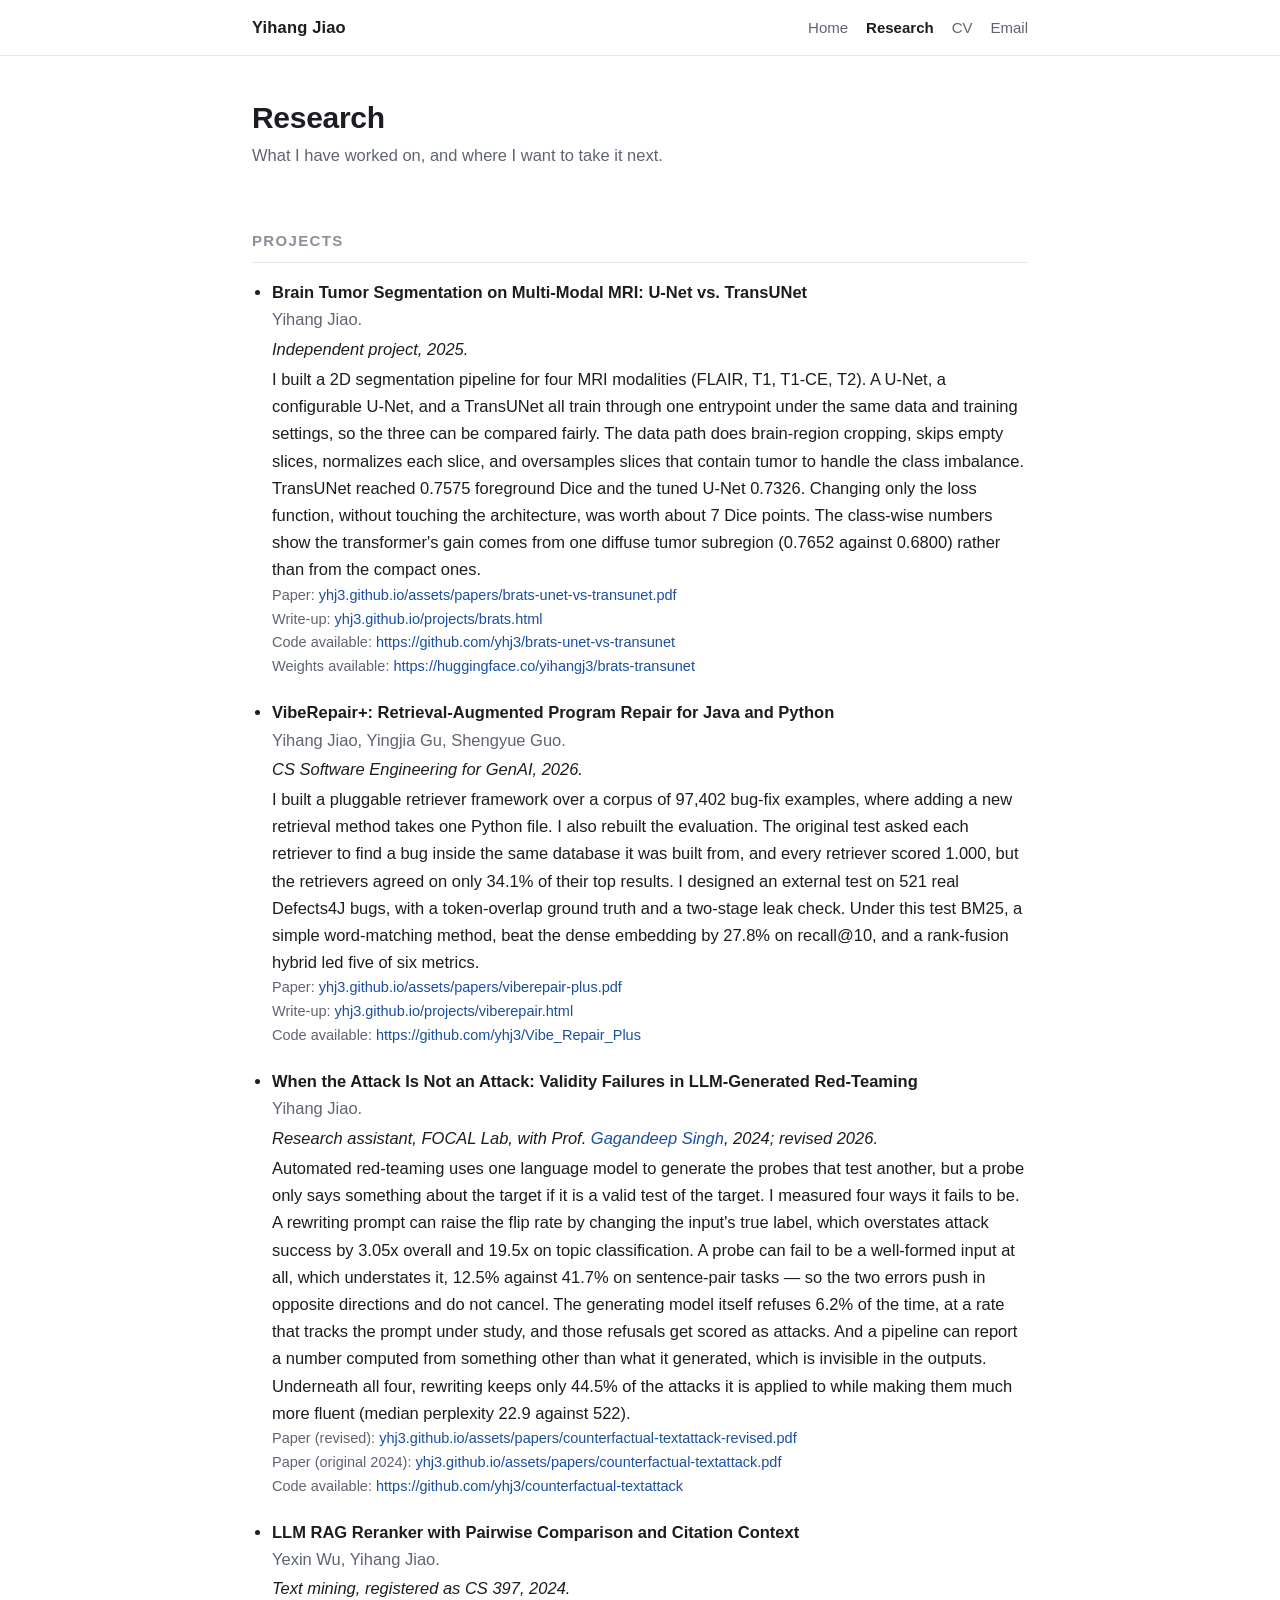
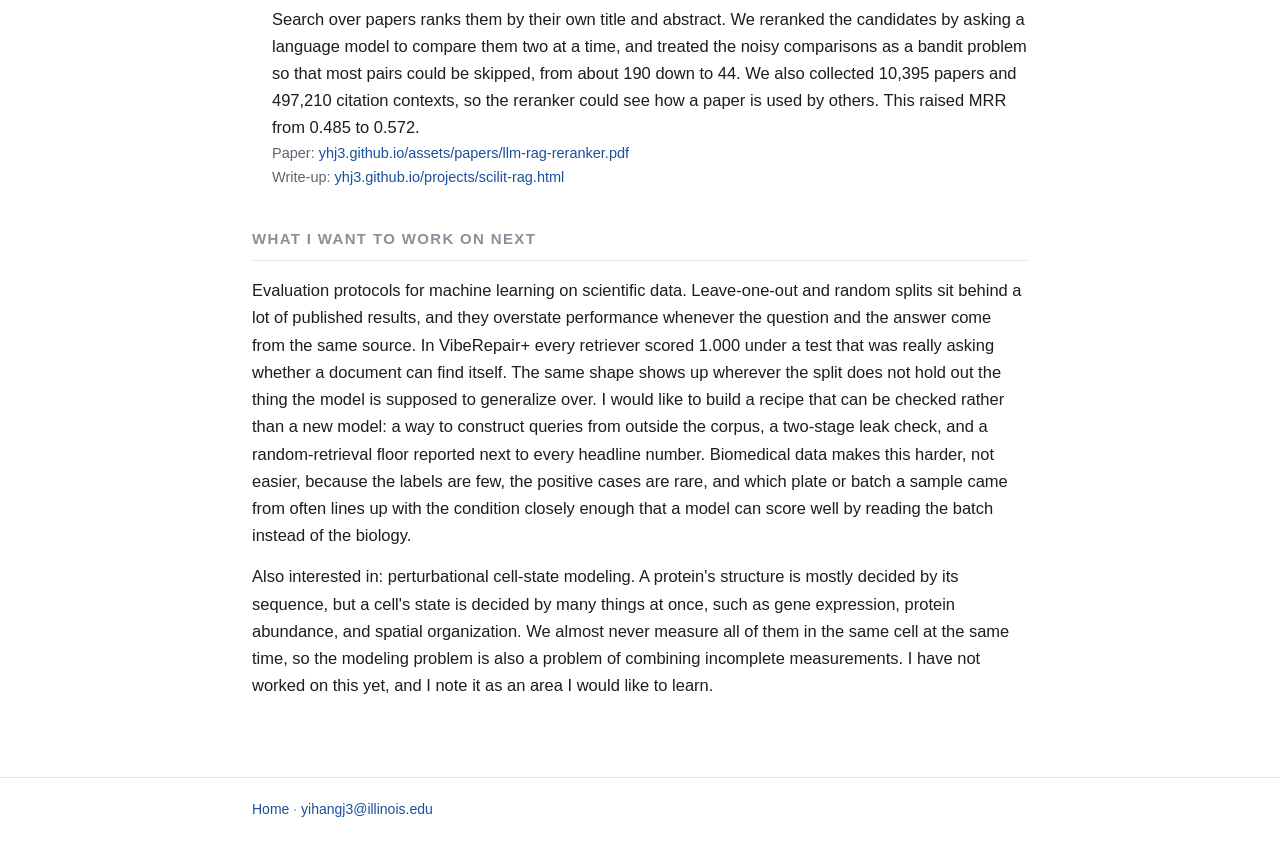
==== research.html @ 78457d67 "List the text mining project by its course registration only" ====
<!DOCTYPE html>
<html lang="en">
<head>
<meta charset="utf-8">
<meta name="viewport" content="width=device-width, initial-scale=1">
<title>Research — Yihang Jiao</title>
<meta name="description" content="Projects, research experience, and directions: machine learning for biomedical data, robustness of language models, LLM agents, and how these systems are evaluated.">
<link rel="stylesheet" href="assets/style.css?v=14">
</head>
<body>

<nav class="top"><div class="wrap">
  <a class="brand" href="index.html">Yihang Jiao</a>
  <div class="links">
    <a href="index.html">Home</a>
    <a class="here" href="research.html">Research</a>
    <a href="assets/Yihang_Jiao_CV.pdf">CV</a>
    <a href="mailto:yihangj3@illinois.edu">Email</a>
  </div>
</div></nav>

<div class="wrap">
<header class="hero">
  <h1>Research</h1>
  <p class="tagline">What I have worked on, and where I want to take it next.</p>
</header>

<main>

<section id="projects">
  <h2>Projects</h2>
  <ul class="work">

    <li>
      <span class="title">Brain Tumor Segmentation on Multi-Modal MRI: U-Net vs. TransUNet</span><br>
      <span class="who">Yihang Jiao.</span>
      <span class="note"><em>Independent project, 2025.</em></span>
      I built a 2D segmentation pipeline for four MRI modalities (FLAIR, T1, T1-CE, T2). A U-Net, a
      configurable U-Net, and a TransUNet all train through one entrypoint under the same data and
      training settings, so the three can be compared fairly. The data path does brain-region
      cropping, skips empty slices, normalizes each slice, and oversamples slices that contain tumor
      to handle the class imbalance. TransUNet reached 0.7575 foreground Dice and the tuned U-Net
      0.7326. Changing only the loss function, without touching the architecture, was worth about 7
      Dice points. The class-wise numbers show the transformer's gain comes from one diffuse tumor
      subregion (0.7652 against 0.6800) rather than from the compact ones.
      <div class="brackets">
        Paper: <a href="assets/papers/brats-unet-vs-transunet.pdf">yhj3.github.io/assets/papers/brats-unet-vs-transunet.pdf</a><br>
        Write-up: <a href="projects/brats.html">yhj3.github.io/projects/brats.html</a><br>
        Code available: <a href="https://github.com/yhj3/brats-unet-vs-transunet">https://github.com/yhj3/brats-unet-vs-transunet</a><br>
        Weights available: <a href="https://huggingface.co/yihangj3/brats-transunet">https://huggingface.co/yihangj3/brats-transunet</a>
      </div>
    </li>

    <li>
      <span class="title">VibeRepair+: Retrieval-Augmented Program Repair for Java and Python</span><br>
      <span class="who">Yihang Jiao, Yingjia Gu, Shengyue Guo.</span>
      <span class="note"><em>CS Software Engineering for GenAI, 2026.</em></span>
      I built a pluggable retriever framework over a corpus of 97,402 bug-fix examples, where adding a
      new retrieval method takes one Python file. I also rebuilt the evaluation. The original test
      asked each retriever to find a bug inside the same database it was built from, and every
      retriever scored 1.000, but the retrievers agreed on only 34.1% of their top results. I designed
      an external test on 521 real Defects4J bugs, with a token-overlap ground truth and a two-stage
      leak check. Under this test BM25, a simple word-matching method, beat the dense embedding by
      27.8% on recall@10, and a rank-fusion hybrid led five of six metrics.
      <div class="brackets">
        Paper: <a href="assets/papers/viberepair-plus.pdf">yhj3.github.io/assets/papers/viberepair-plus.pdf</a><br>
        Write-up: <a href="projects/viberepair.html">yhj3.github.io/projects/viberepair.html</a><br>
        Code available: <a href="https://github.com/yhj3/Vibe_Repair_Plus">https://github.com/yhj3/Vibe_Repair_Plus</a>
      </div>
    </li>

    <li>
      <span class="title">When the Attack Is Not an Attack: Validity Failures in LLM-Generated Red-Teaming</span><br>
      <span class="who">Yihang Jiao.</span>
      <span class="note"><em>Research assistant, FOCAL Lab, with Prof.
      <a href="https://ggndpsngh.github.io/">Gagandeep Singh</a>, 2024; revised 2026.</em></span>
      Automated red-teaming uses one language model to generate the probes that test another, but a
      probe only says something about the target if it is a valid test of the target. I measured four
      ways it fails to be. A rewriting prompt can raise the flip rate by changing the input's true
      label, which overstates attack success by 3.05x overall and 19.5x on topic classification. A
      probe can fail to be a well-formed input at all, which understates it, 12.5% against 41.7% on
      sentence-pair tasks — so the two errors push in opposite directions and do not cancel. The
      generating model itself refuses 6.2% of the time, at a rate that tracks the prompt under study,
      and those refusals get scored as attacks. And a pipeline can report a number computed from
      something other than what it generated, which is invisible in the outputs. Underneath all four,
      rewriting keeps only 44.5% of the attacks it is applied to while making them much more fluent
      (median perplexity 22.9 against 522).
      <div class="brackets">
        Paper (revised): <a href="assets/papers/counterfactual-textattack-revised.pdf">yhj3.github.io/assets/papers/counterfactual-textattack-revised.pdf</a><br>
        Paper (original 2024): <a href="assets/papers/counterfactual-textattack.pdf">yhj3.github.io/assets/papers/counterfactual-textattack.pdf</a><br>
        Code available: <a href="https://github.com/yhj3/counterfactual-textattack">https://github.com/yhj3/counterfactual-textattack</a>
      </div>
    </li>

    <li>
      <span class="title">LLM RAG Reranker with Pairwise Comparison and Citation Context</span><br>
      <span class="who">Yexin Wu, Yihang Jiao.</span>
      <span class="note"><em>Text mining, registered as CS 397, 2024.</em></span>
      Search over papers ranks them by their own title and abstract. We reranked the candidates by
      asking a language model to compare them two at a time, and treated the noisy comparisons as a
      bandit problem so that most pairs could be skipped, from about 190 down to 44. We also collected
      10,395 papers and 497,210 citation contexts, so the reranker could see how a paper is used by
      others. This raised MRR from 0.485 to 0.572.
      <div class="brackets">
        Paper: <a href="assets/papers/llm-rag-reranker.pdf">yhj3.github.io/assets/papers/llm-rag-reranker.pdf</a><br>
        Write-up: <a href="projects/scilit-rag.html">yhj3.github.io/projects/scilit-rag.html</a>
      </div>
    </li>

  </ul>
</section>

<section id="next">
  <h2>What I want to work on next</h2>
  <p>
    <span class="title">Evaluation protocols for machine learning on scientific data.</span>
    Leave-one-out and random splits sit behind a lot of published results, and they overstate
    performance whenever the question and the answer come from the same source. In VibeRepair+ every
    retriever scored 1.000 under a test that was really asking whether a document can find itself.
    The same shape shows up wherever the split does not hold out the thing the model is supposed to
    generalize over. I would like to build a recipe that can be checked rather than a new model: a
    way to construct queries from outside the corpus, a two-stage leak check, and a random-retrieval
    floor reported next to every headline number. Biomedical data makes this harder, not easier,
    because the labels are few, the positive cases are rare, and which plate or batch a sample came
    from often lines up with the condition closely enough that a model can score well by reading the
    batch instead of the biology.
  </p>
  <p>
    <span class="title">Also interested in: perturbational cell-state modeling.</span>
    A protein's structure is mostly decided by its sequence, but a cell's state is decided by many
    things at once, such as gene expression, protein abundance, and spatial organization. We almost
    never measure all of them in the same cell at the same time, so the modeling problem is also a
    problem of combining incomplete measurements. I have not worked on this yet, and I note it as an
    area I would like to learn.
  </p>
</section>

</main>
</div>

<footer><div class="wrap">
  <a href="index.html">Home</a> · <a href="mailto:yihangj3@illinois.edu">yihangj3@illinois.edu</a>
</div></footer>

</body>
</html>
---- assets/style.css ----
/* ---- tokens ---- */
:root {
  --bg: #ffffff;
  --fg: #1b1d21;
  --muted: #5f6570;
  --faint: #8a9099;
  --rule: #e6e8eb;
  --link: #1a4fa0;
  --link-hover: #0f2f66;
  --accent-bg: #f5f7fa;
  --code-bg: #f2f4f7;
  --maxw: 820px;
}
@media (prefers-color-scheme: dark) {
  :root {
    --bg: #14161a;
    --fg: #e6e8ec;
    --muted: #a6adb8;
    --faint: #7d848f;
    --rule: #2a2e35;
    --link: #7fb2ff;
    --link-hover: #a8ccff;
    --accent-bg: #1b1e24;
    --code-bg: #1f232a;
  }
}

* { box-sizing: border-box; }
html { -webkit-text-size-adjust: 100%; }
body {
  margin: 0;
  background: var(--bg);
  color: var(--fg);
  font-family: -apple-system, BlinkMacSystemFont, "Segoe UI", "Helvetica Neue", Arial, "PingFang SC", "Microsoft YaHei", sans-serif;
  font-size: 16.5px;
  line-height: 1.65;
  -webkit-font-smoothing: antialiased;
}

a { color: var(--link); text-decoration: none; }
a:hover { color: var(--link-hover); text-decoration: underline; }

/* ---- layout ---- */
.wrap { max-width: var(--maxw); margin: 0 auto; padding: 0 22px; }

nav.top {
  border-bottom: 1px solid var(--rule);
  background: var(--bg);
  position: sticky; top: 0; z-index: 10;
}
nav.top .wrap {
  display: flex; align-items: baseline; justify-content: space-between;
  gap: 16px; padding-top: 14px; padding-bottom: 14px; flex-wrap: wrap;
}
nav.top .brand { font-weight: 650; letter-spacing: .01em; color: var(--fg); }
nav.top .brand:hover { text-decoration: none; color: var(--link); }
nav.top .links { display: flex; gap: 18px; flex-wrap: wrap; }
nav.top .links a { color: var(--muted); font-size: 15px; }
nav.top .links a.here { color: var(--fg); font-weight: 600; }

header.hero { padding: 44px 0 8px; }
header.hero h1 { font-size: 30px; line-height: 1.2; margin: 0 0 6px; letter-spacing: -.01em; }
header.hero .tagline { color: var(--muted); margin: 0 0 14px; }

/* home: centered name, then text + portrait column */
header.home { padding: 40px 0 4px; }
header.home h1.name {
  font-size: 38px; font-weight: 400; letter-spacing: .06em;
  text-align: center; margin: 0 0 34px; text-transform: uppercase;
}
header.home .row { display: flex; gap: 34px; align-items: flex-start; }
header.home .txt { flex: 1 1 auto; min-width: 0; }
header.home .side { flex: 0 0 172px; text-align: center; }
header.home .side .links { margin-top: 12px; font-size: 14.5px; line-height: 1.9; color: var(--muted); }
.portrait {
  width: 172px; height: auto; border-radius: 4px;
  display: block; background: var(--accent-bg); border: 1px solid var(--rule);
}

main { padding-bottom: 64px; }
section { margin-top: 38px; }
h2 {
  font-size: 15px; text-transform: uppercase; letter-spacing: .09em;
  color: var(--faint); font-weight: 650; margin: 0 0 16px;
  padding-bottom: 8px; border-bottom: 1px solid var(--rule);
}
h3 { font-size: 17.5px; margin: 0 0 4px; line-height: 1.35; }
p { margin: 0 0 14px; }
ul { margin: 0 0 14px; padding-left: 20px; }
li { margin-bottom: 6px; }
.meta { color: var(--faint); font-size: 14.5px; }

/* ---- entries ---- */
.entry { margin-bottom: 26px; }
.entry .line {
  display: flex; justify-content: space-between; gap: 16px;
  align-items: baseline; flex-wrap: wrap;
}
.entry .venue { color: var(--muted); font-size: 15px; margin: 2px 0 8px; }
.entry p { margin-bottom: 8px; }
.tags { display: flex; gap: 8px; flex-wrap: wrap; font-size: 14px; }
.tags a, .tags span {
  border: 1px solid var(--rule); border-radius: 4px;
  padding: 1px 8px; color: var(--muted); background: var(--accent-bg);
}
.tags a:hover { color: var(--link); border-color: var(--link); text-decoration: none; }

.kv { display: grid; grid-template-columns: 1fr auto; gap: 4px 18px; }
.kv .r { color: var(--faint); font-size: 14.5px; white-space: nowrap; }

/* ---- tables ---- */
.tablewrap { overflow-x: auto; margin: 0 0 10px; }
table { border-collapse: collapse; width: 100%; font-size: 14.5px; }
caption { caption-side: bottom; color: var(--faint); font-size: 13.5px; text-align: left; padding-top: 8px; }
th, td { text-align: right; padding: 7px 10px; border-bottom: 1px solid var(--rule); white-space: nowrap; }
th:first-child, td:first-child { text-align: left; white-space: normal; }
thead th { color: var(--muted); font-weight: 600; border-bottom: 1px solid var(--fg); }
tbody tr.best td { font-weight: 650; background: var(--accent-bg); }
code, .mono { font-family: ui-monospace, SFMono-Regular, Menlo, Consolas, monospace; font-size: .92em;
  background: var(--code-bg); padding: 1px 5px; border-radius: 3px; }

blockquote {
  margin: 0 0 16px; padding: 12px 16px; background: var(--accent-bg);
  border-left: 3px solid var(--rule); color: var(--muted);
}
blockquote p:last-child { margin-bottom: 0; }

footer {
  border-top: 1px solid var(--rule); padding: 20px 0 40px;
  color: var(--faint); font-size: 14px;
}
.back { font-size: 14.5px; color: var(--muted); display: inline-block; margin: 28px 0 4px; }

/* bracketed link rows, e.g. [Details] [Code] [Weights] */
.brackets { font-size: 14.5px; color: var(--muted); }
.brackets a { white-space: nowrap; }

.work { margin: 0; padding-left: 20px; }
.work > li { margin-bottom: 20px; }
.work .title { font-weight: 650; }
.work .who { color: var(--muted); }
.work .note { display: block; margin: 2px 0 3px; }

@media (max-width: 620px) {
  header.home .row { flex-direction: column-reverse; align-items: flex-start; gap: 18px; }
  header.home h1.name { font-size: 30px; margin-bottom: 24px; }
  header.home .side { flex: none; text-align: left; }
  .portrait { width: 128px; }
  header.hero h1 { font-size: 26px; }
}
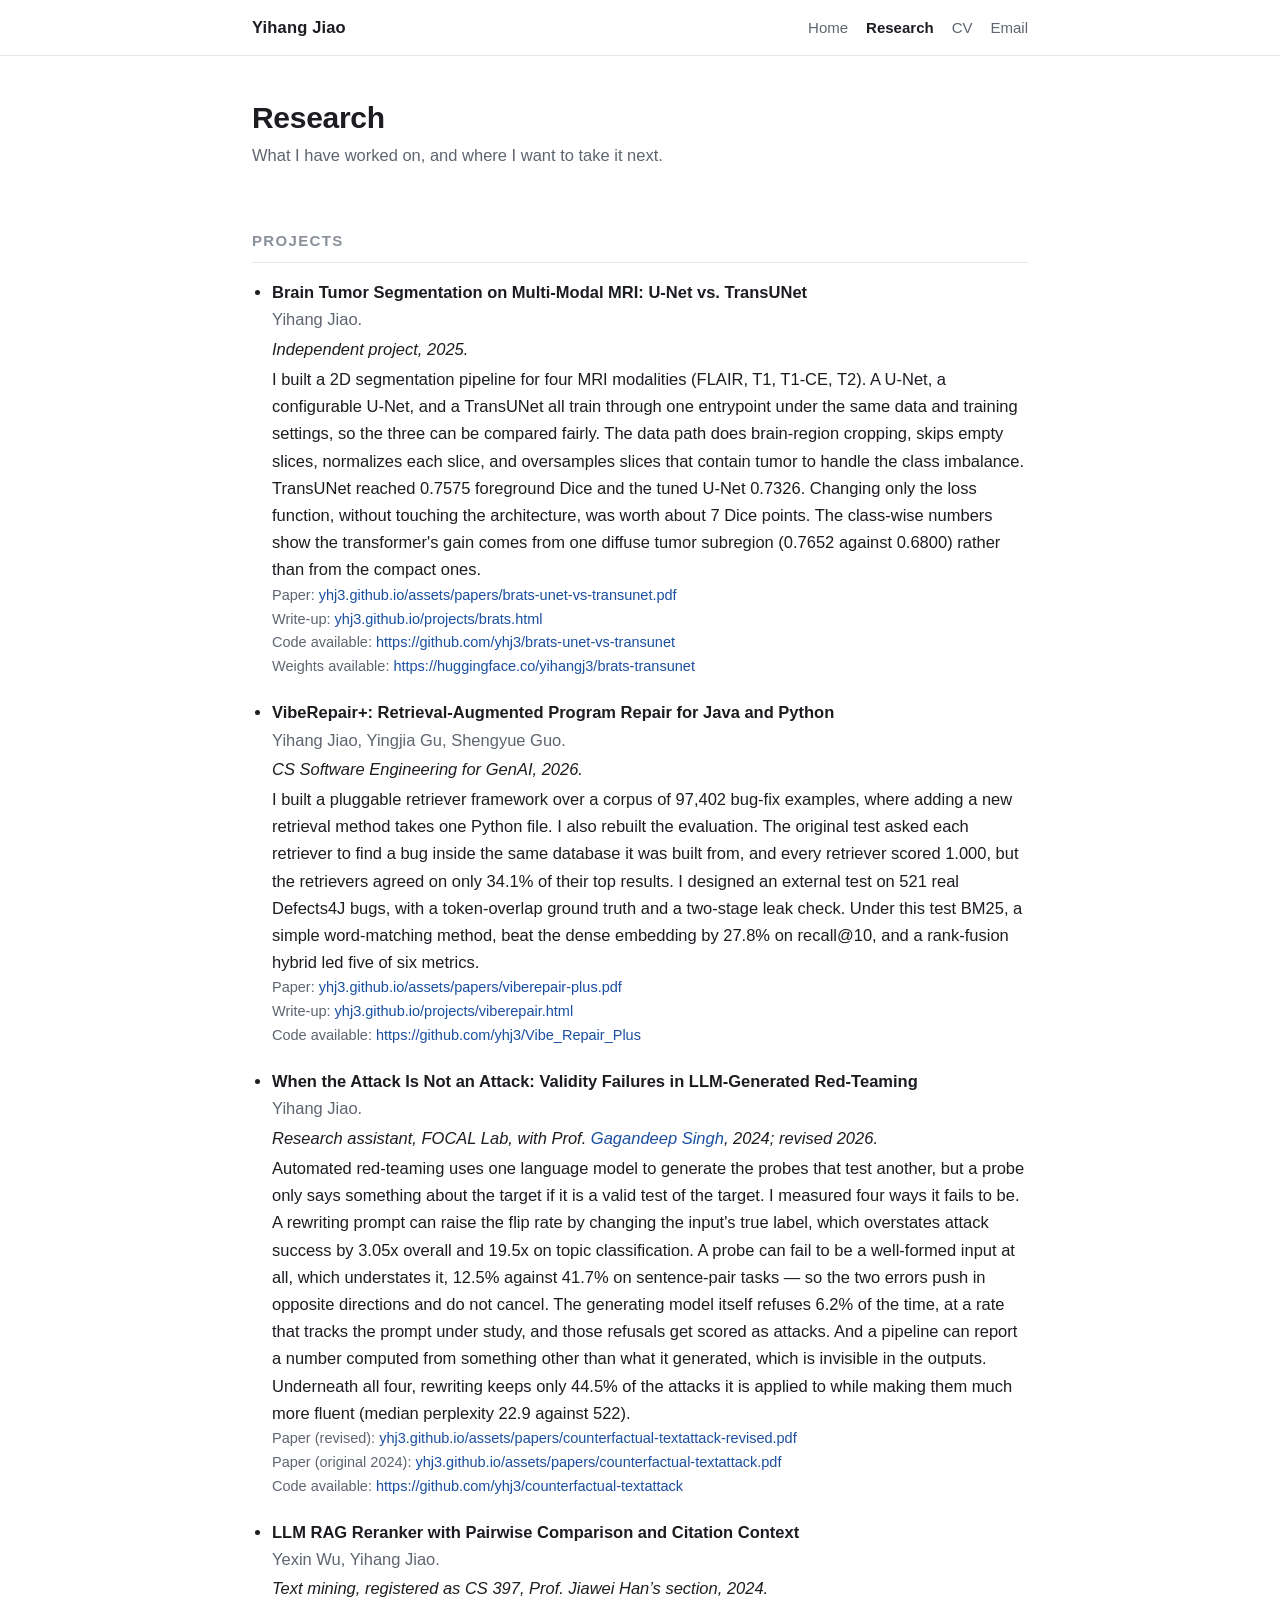
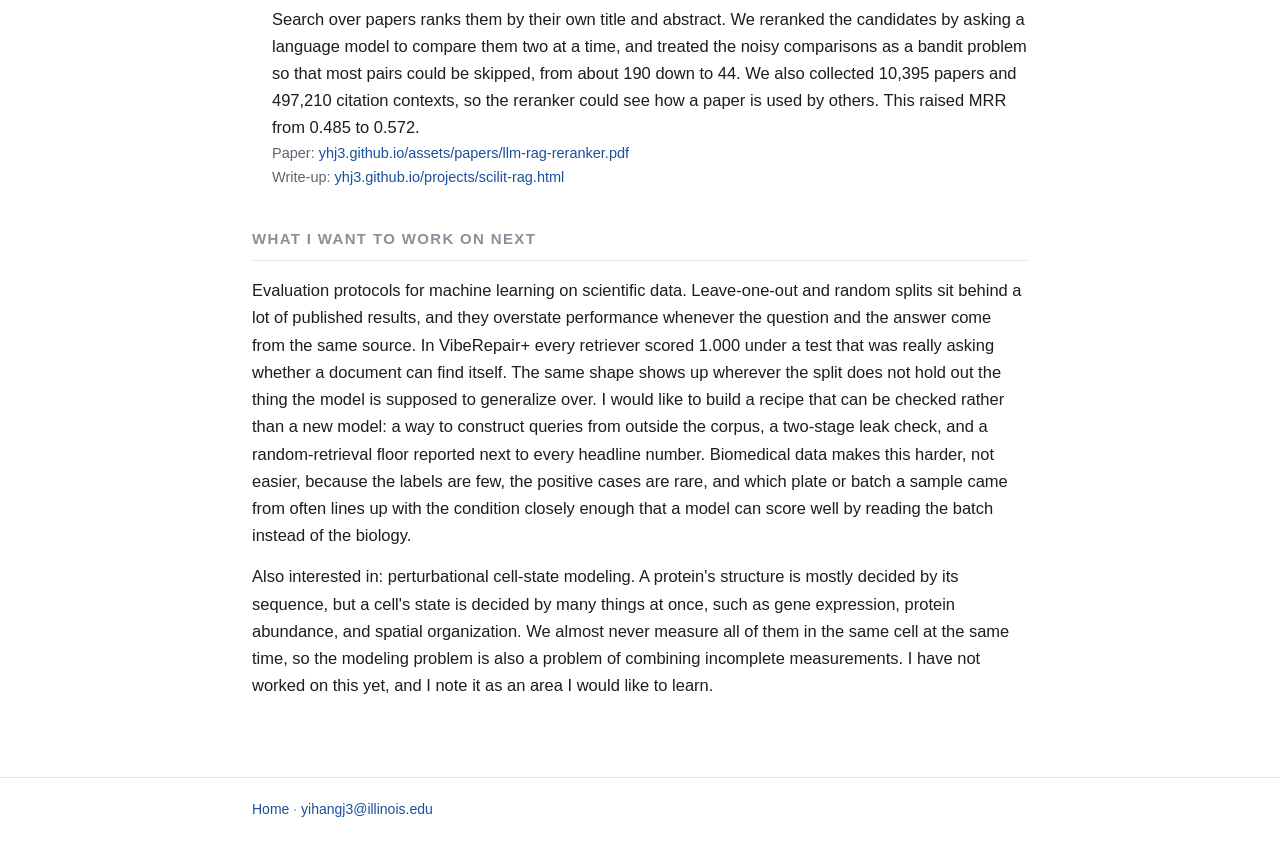
==== commit d33f4cfa: "Name the section for the CS 397 text mining project" ====
--- a/research.html
+++ b/research.html
@@ -5,7 +5,7 @@
 <meta name="viewport" content="width=device-width, initial-scale=1">
 <title>Research — Yihang Jiao</title>
 <meta name="description" content="Projects, research experience, and directions: machine learning for biomedical data, robustness of language models, LLM agents, and how these systems are evaluated.">
-<link rel="stylesheet" href="assets/style.css?v=14">
+<link rel="stylesheet" href="assets/style.css?v=15">
 </head>
 <body>
 
@@ -95,7 +95,7 @@
     <li>
       <span class="title">LLM RAG Reranker with Pairwise Comparison and Citation Context</span><br>
       <span class="who">Yexin Wu, Yihang Jiao.</span>
-      <span class="note"><em>Text mining, registered as CS 397, 2024.</em></span>
+      <span class="note"><em>Text mining, registered as CS 397, Prof. Jiawei Han’s section, 2024.</em></span>
       Search over papers ranks them by their own title and abstract. We reranked the candidates by
       asking a language model to compare them two at a time, and treated the noisy comparisons as a
       bandit problem so that most pairs could be skipped, from about 190 down to 44. We also collected
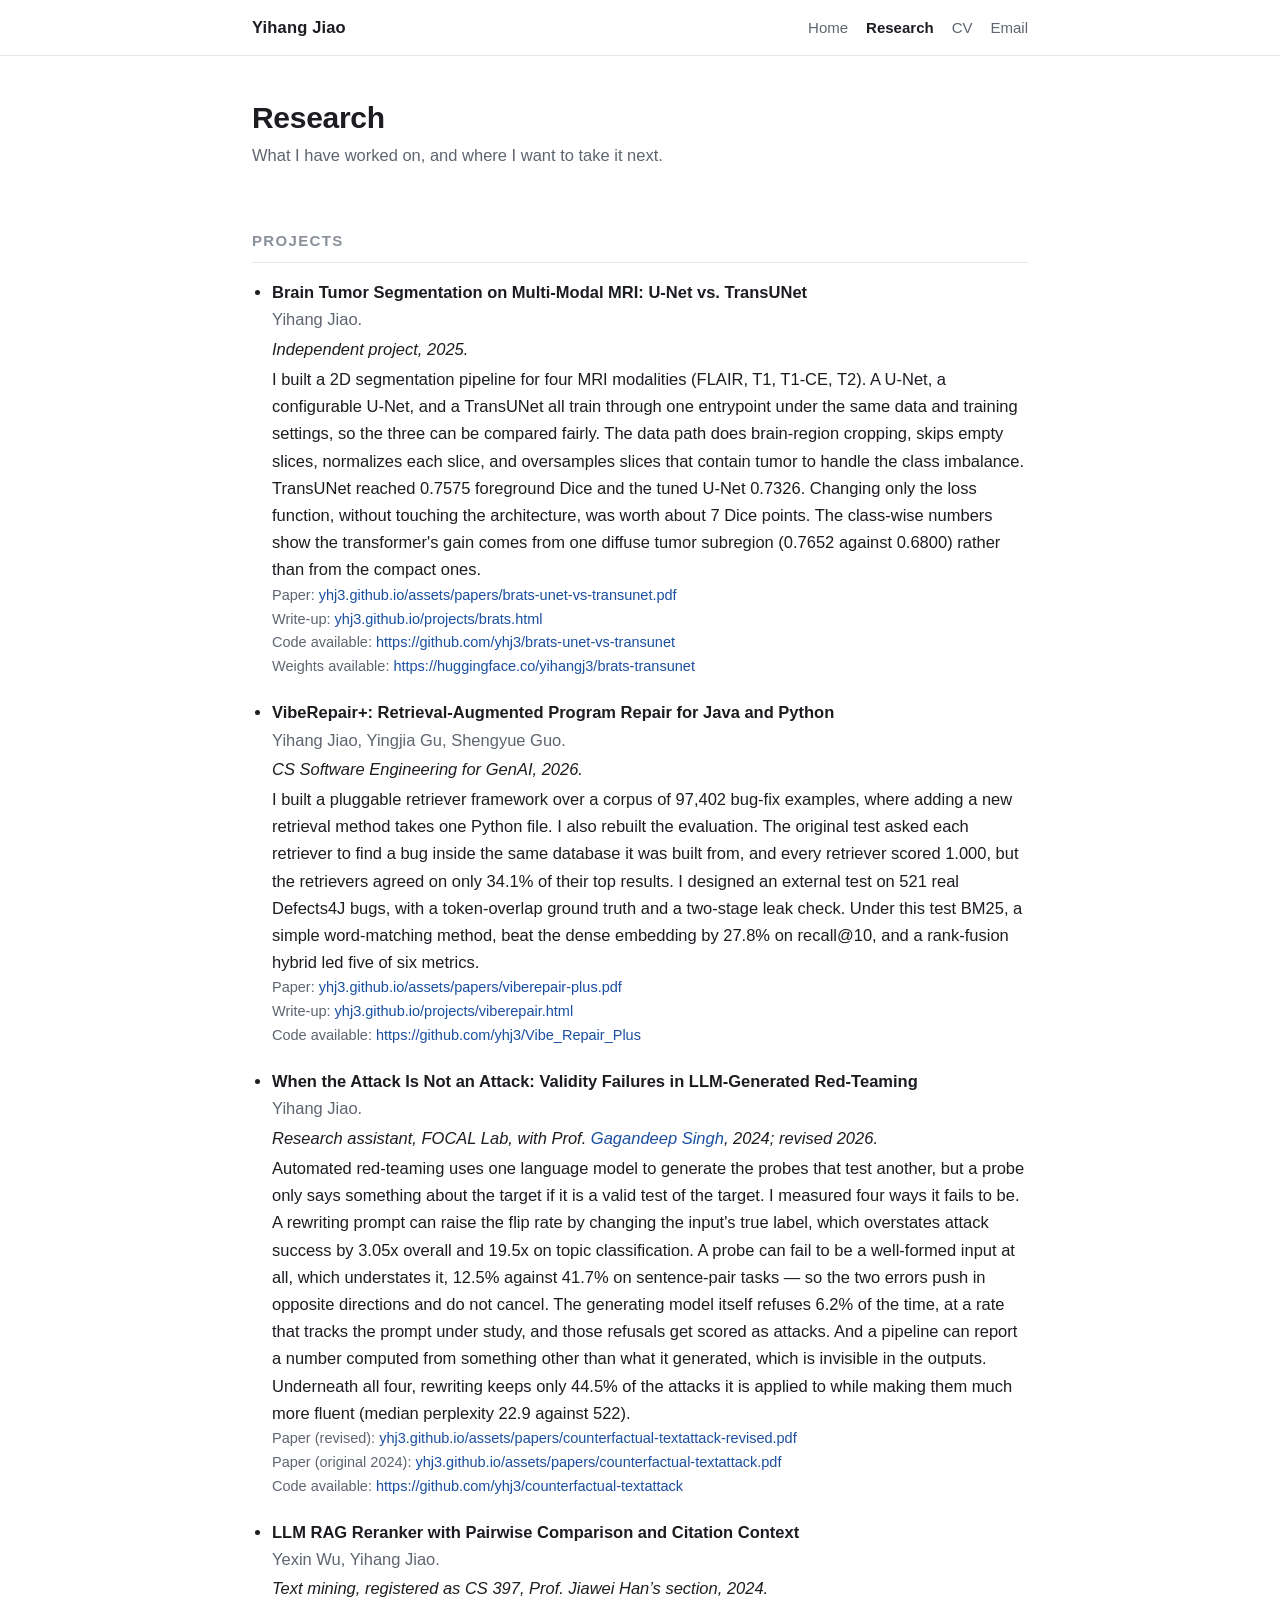
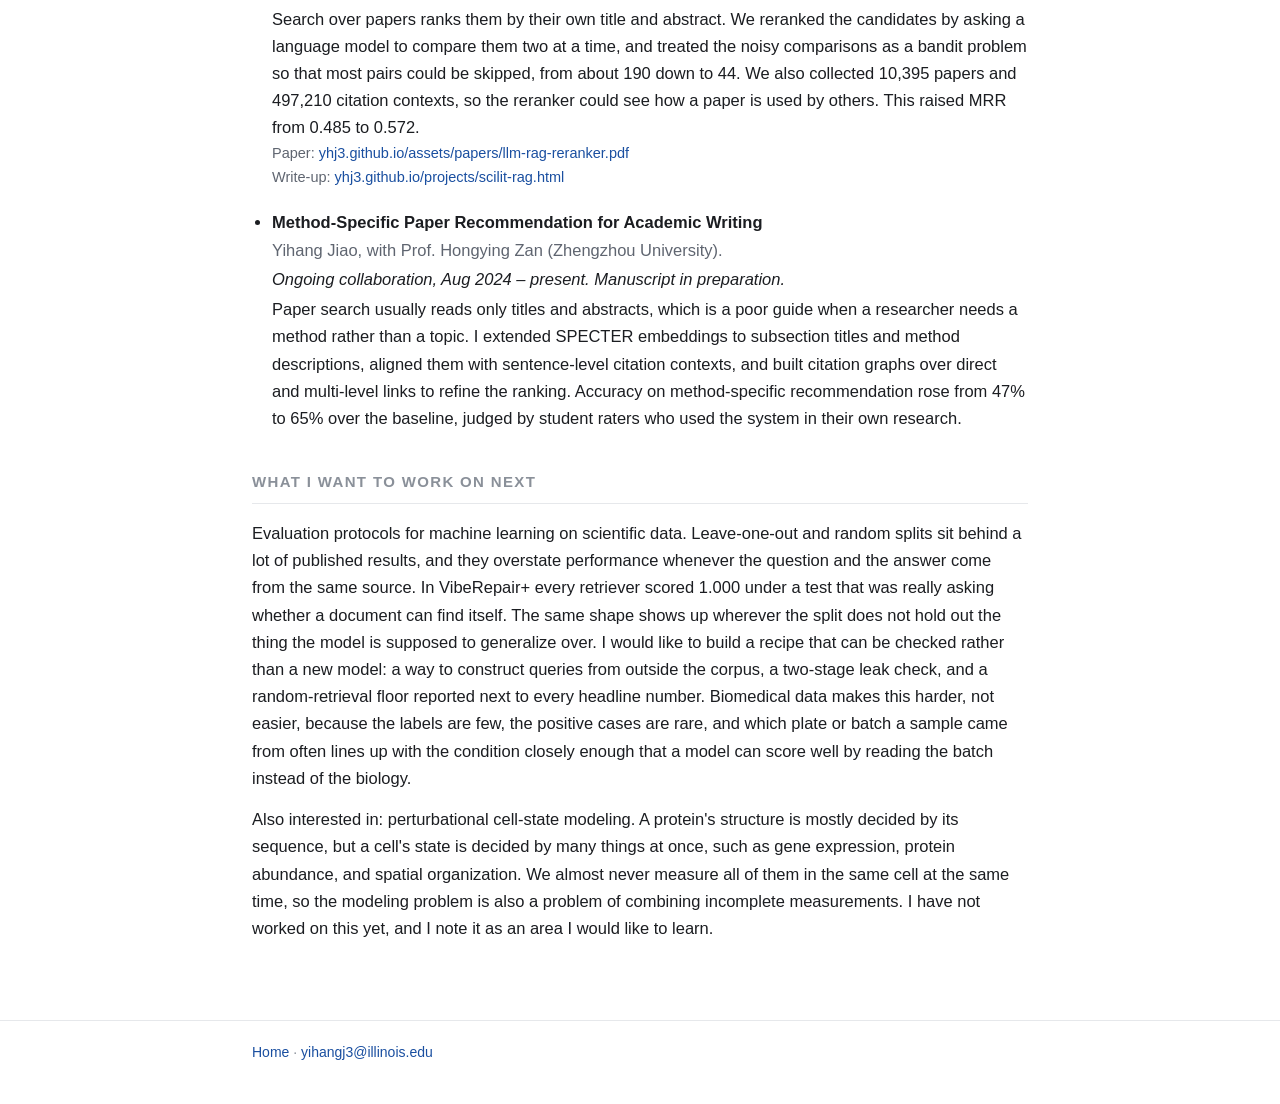
==== commit 478b10b2: "Add the ongoing collaboration with Prof. Hongying Zan" ====
--- a/research.html
+++ b/research.html
@@ -5,7 +5,7 @@
 <meta name="viewport" content="width=device-width, initial-scale=1">
 <title>Research — Yihang Jiao</title>
 <meta name="description" content="Projects, research experience, and directions: machine learning for biomedical data, robustness of language models, LLM agents, and how these systems are evaluated.">
-<link rel="stylesheet" href="assets/style.css?v=15">
+<link rel="stylesheet" href="assets/style.css?v=16">
 </head>
 <body>
 
@@ -107,6 +107,19 @@
       </div>
     </li>
 
+
+    <li>
+      <span class="title">Method-Specific Paper Recommendation for Academic Writing</span><br>
+      <span class="who">Yihang Jiao, with Prof. Hongying Zan (Zhengzhou University).</span>
+      <span class="note"><em>Ongoing collaboration, Aug 2024 – present. Manuscript in preparation.</em></span>
+      Paper search usually reads only titles and abstracts, which is a poor guide when a researcher
+      needs a method rather than a topic. I extended SPECTER embeddings to subsection titles and
+      method descriptions, aligned them with sentence-level citation contexts, and built citation
+      graphs over direct and multi-level links to refine the ranking. Accuracy on method-specific
+      recommendation rose from 47% to 65% over the baseline, judged by student raters who used the
+      system in their own research.
+    </li>
+
   </ul>
 </section>
 
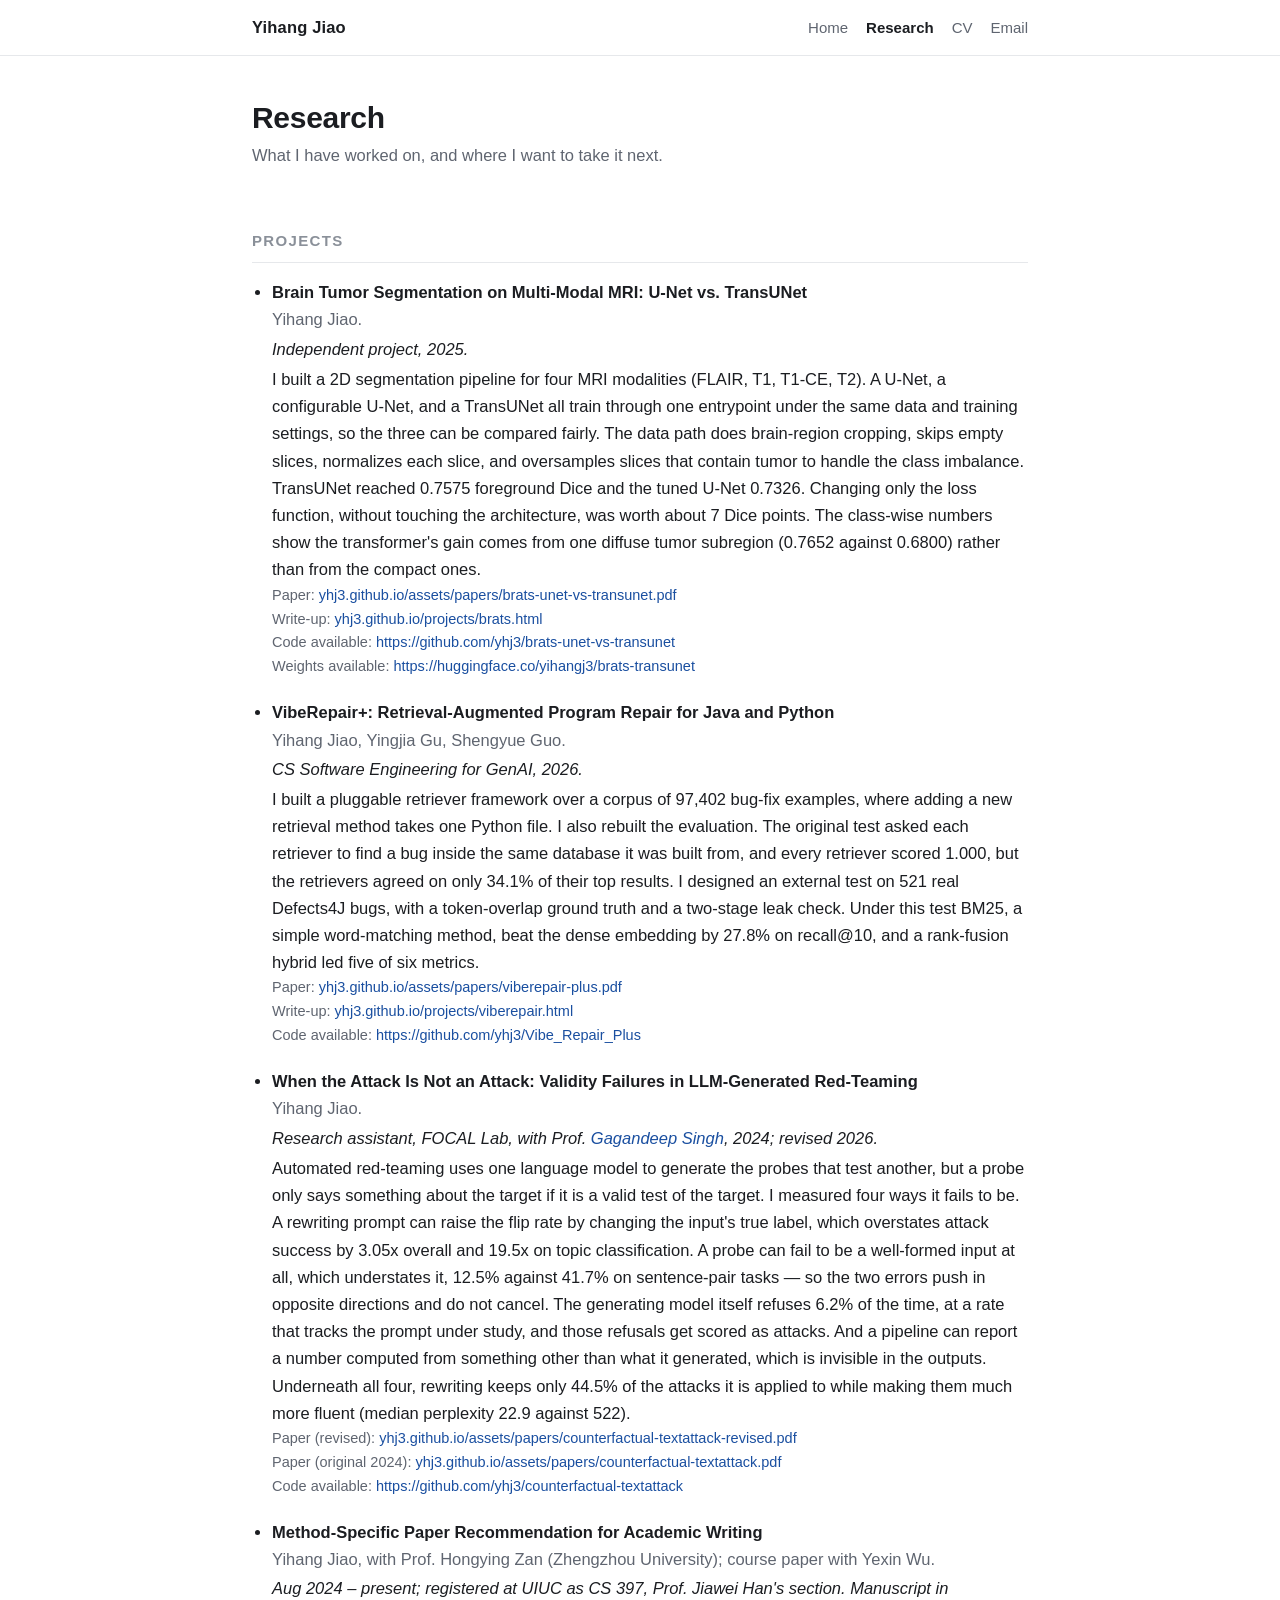
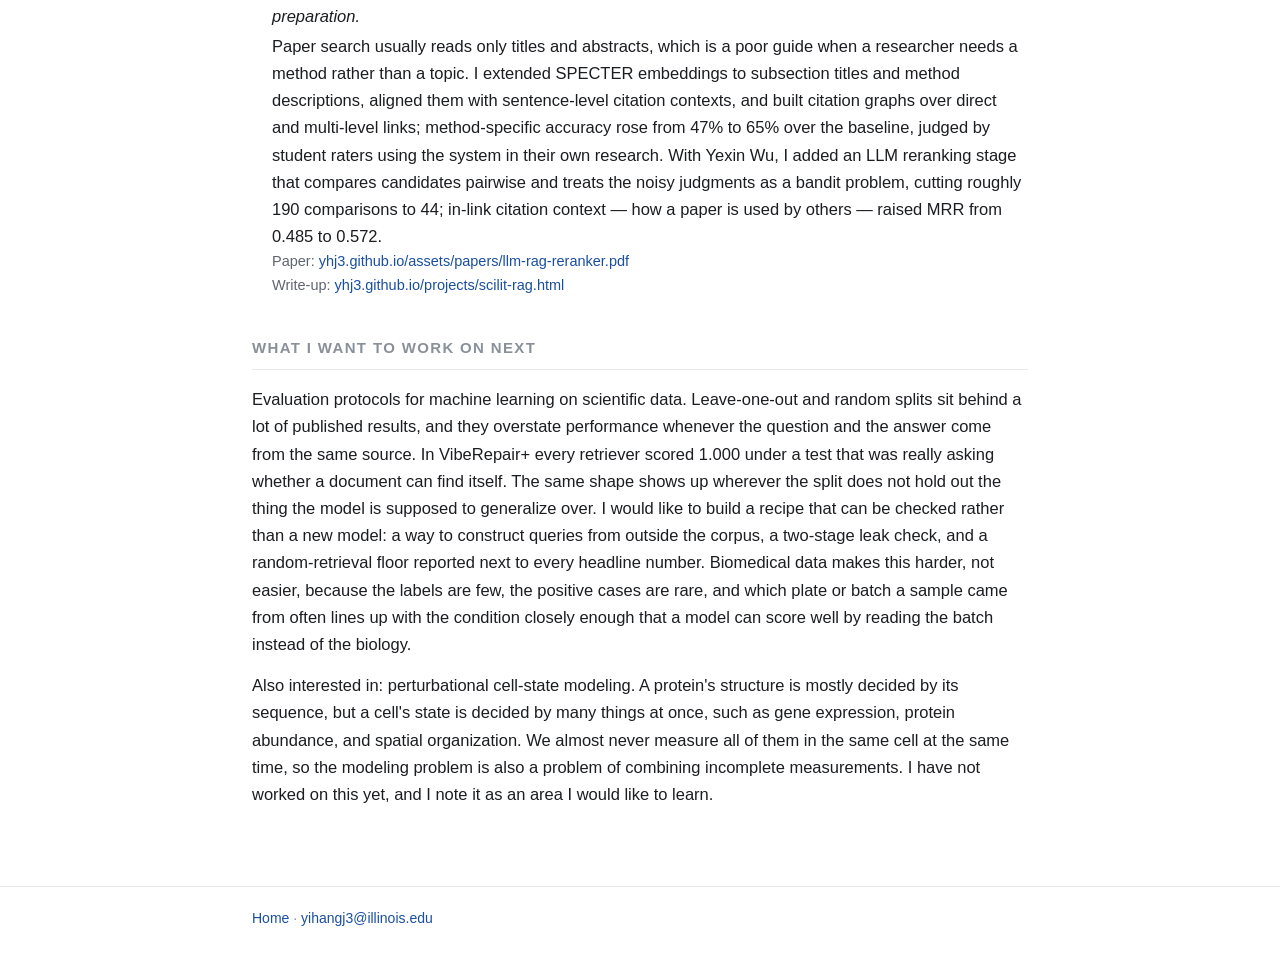
==== commit 11c103d3: "Merge the paper-recommendation work into one entry: Zan collaboration, CS 397 registration, reranker" ====
--- a/research.html
+++ b/research.html
@@ -5,7 +5,7 @@
 <meta name="viewport" content="width=device-width, initial-scale=1">
 <title>Research — Yihang Jiao</title>
 <meta name="description" content="Projects, research experience, and directions: machine learning for biomedical data, robustness of language models, LLM agents, and how these systems are evaluated.">
-<link rel="stylesheet" href="assets/style.css?v=16">
+<link rel="stylesheet" href="assets/style.css?v=17">
 </head>
 <body>
 
@@ -93,31 +93,21 @@
     </li>
 
     <li>
-      <span class="title">LLM RAG Reranker with Pairwise Comparison and Citation Context</span><br>
-      <span class="who">Yexin Wu, Yihang Jiao.</span>
-      <span class="note"><em>Text mining, registered as CS 397, Prof. Jiawei Han’s section, 2024.</em></span>
-      Search over papers ranks them by their own title and abstract. We reranked the candidates by
-      asking a language model to compare them two at a time, and treated the noisy comparisons as a
-      bandit problem so that most pairs could be skipped, from about 190 down to 44. We also collected
-      10,395 papers and 497,210 citation contexts, so the reranker could see how a paper is used by
-      others. This raised MRR from 0.485 to 0.572.
+      <span class="title">Method-Specific Paper Recommendation for Academic Writing</span><br>
+      <span class="who">Yihang Jiao, with Prof. Hongying Zan (Zhengzhou University); course paper with Yexin Wu.</span>
+      <span class="note"><em>Aug 2024 – present; registered at UIUC as CS 397, Prof. Jiawei Han's section. Manuscript in preparation.</em></span>
+      Paper search usually reads only titles and abstracts, which is a poor guide when a researcher
+      needs a method rather than a topic. I extended SPECTER embeddings to subsection titles and
+      method descriptions, aligned them with sentence-level citation contexts, and built citation
+      graphs over direct and multi-level links; method-specific accuracy rose from 47% to 65% over
+      the baseline, judged by student raters using the system in their own research. With Yexin Wu,
+      I added an LLM reranking stage that compares candidates pairwise and treats the noisy
+      judgments as a bandit problem, cutting roughly 190 comparisons to 44; in-link citation
+      context — how a paper is used by others — raised MRR from 0.485 to 0.572.
       <div class="brackets">
         Paper: <a href="assets/papers/llm-rag-reranker.pdf">yhj3.github.io/assets/papers/llm-rag-reranker.pdf</a><br>
         Write-up: <a href="projects/scilit-rag.html">yhj3.github.io/projects/scilit-rag.html</a>
       </div>
-    </li>
-
-
-    <li>
-      <span class="title">Method-Specific Paper Recommendation for Academic Writing</span><br>
-      <span class="who">Yihang Jiao, with Prof. Hongying Zan (Zhengzhou University).</span>
-      <span class="note"><em>Ongoing collaboration, Aug 2024 – present. Manuscript in preparation.</em></span>
-      Paper search usually reads only titles and abstracts, which is a poor guide when a researcher
-      needs a method rather than a topic. I extended SPECTER embeddings to subsection titles and
-      method descriptions, aligned them with sentence-level citation contexts, and built citation
-      graphs over direct and multi-level links to refine the ranking. Accuracy on method-specific
-      recommendation rose from 47% to 65% over the baseline, judged by student raters who used the
-      system in their own research.
     </li>
 
   </ul>
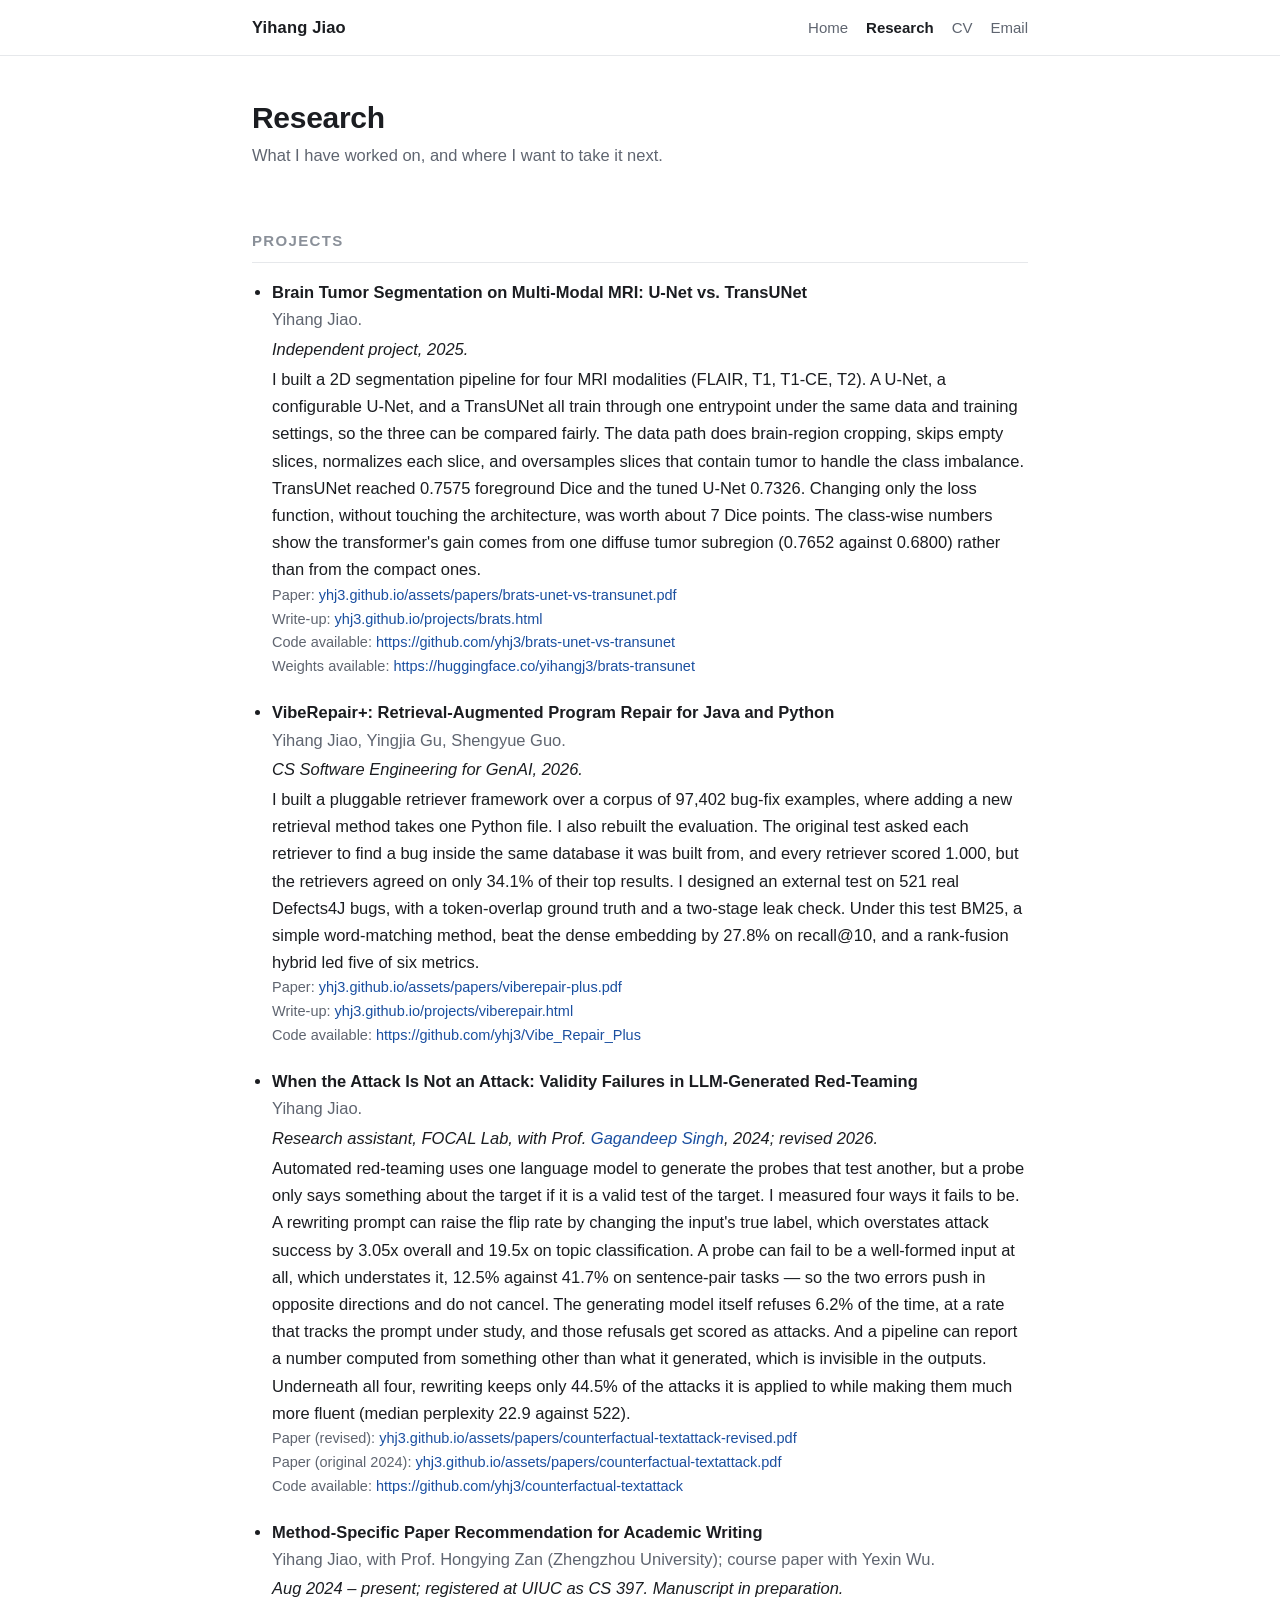
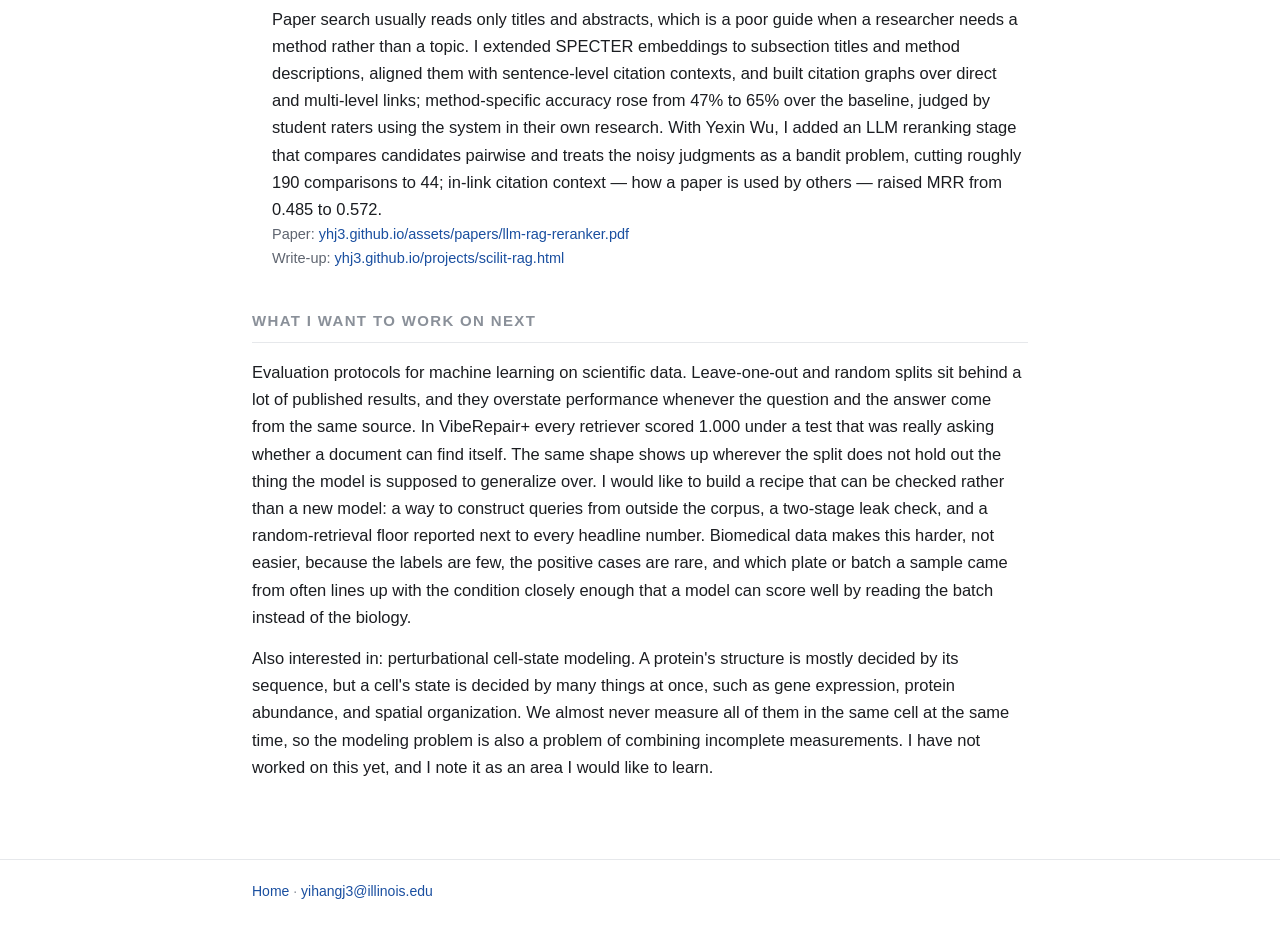
==== commit e78e9bd2: "List the paper-recommendation registration by course number only" ====
--- a/research.html
+++ b/research.html
@@ -5,7 +5,7 @@
 <meta name="viewport" content="width=device-width, initial-scale=1">
 <title>Research — Yihang Jiao</title>
 <meta name="description" content="Projects, research experience, and directions: machine learning for biomedical data, robustness of language models, LLM agents, and how these systems are evaluated.">
-<link rel="stylesheet" href="assets/style.css?v=17">
+<link rel="stylesheet" href="assets/style.css?v=18">
 </head>
 <body>
 
@@ -95,7 +95,7 @@
     <li>
       <span class="title">Method-Specific Paper Recommendation for Academic Writing</span><br>
       <span class="who">Yihang Jiao, with Prof. Hongying Zan (Zhengzhou University); course paper with Yexin Wu.</span>
-      <span class="note"><em>Aug 2024 – present; registered at UIUC as CS 397, Prof. Jiawei Han's section. Manuscript in preparation.</em></span>
+      <span class="note"><em>Aug 2024 – present; registered at UIUC as CS 397. Manuscript in preparation.</em></span>
       Paper search usually reads only titles and abstracts, which is a poor guide when a researcher
       needs a method rather than a topic. I extended SPECTER embeddings to subsection titles and
       method descriptions, aligned them with sentence-level citation contexts, and built citation
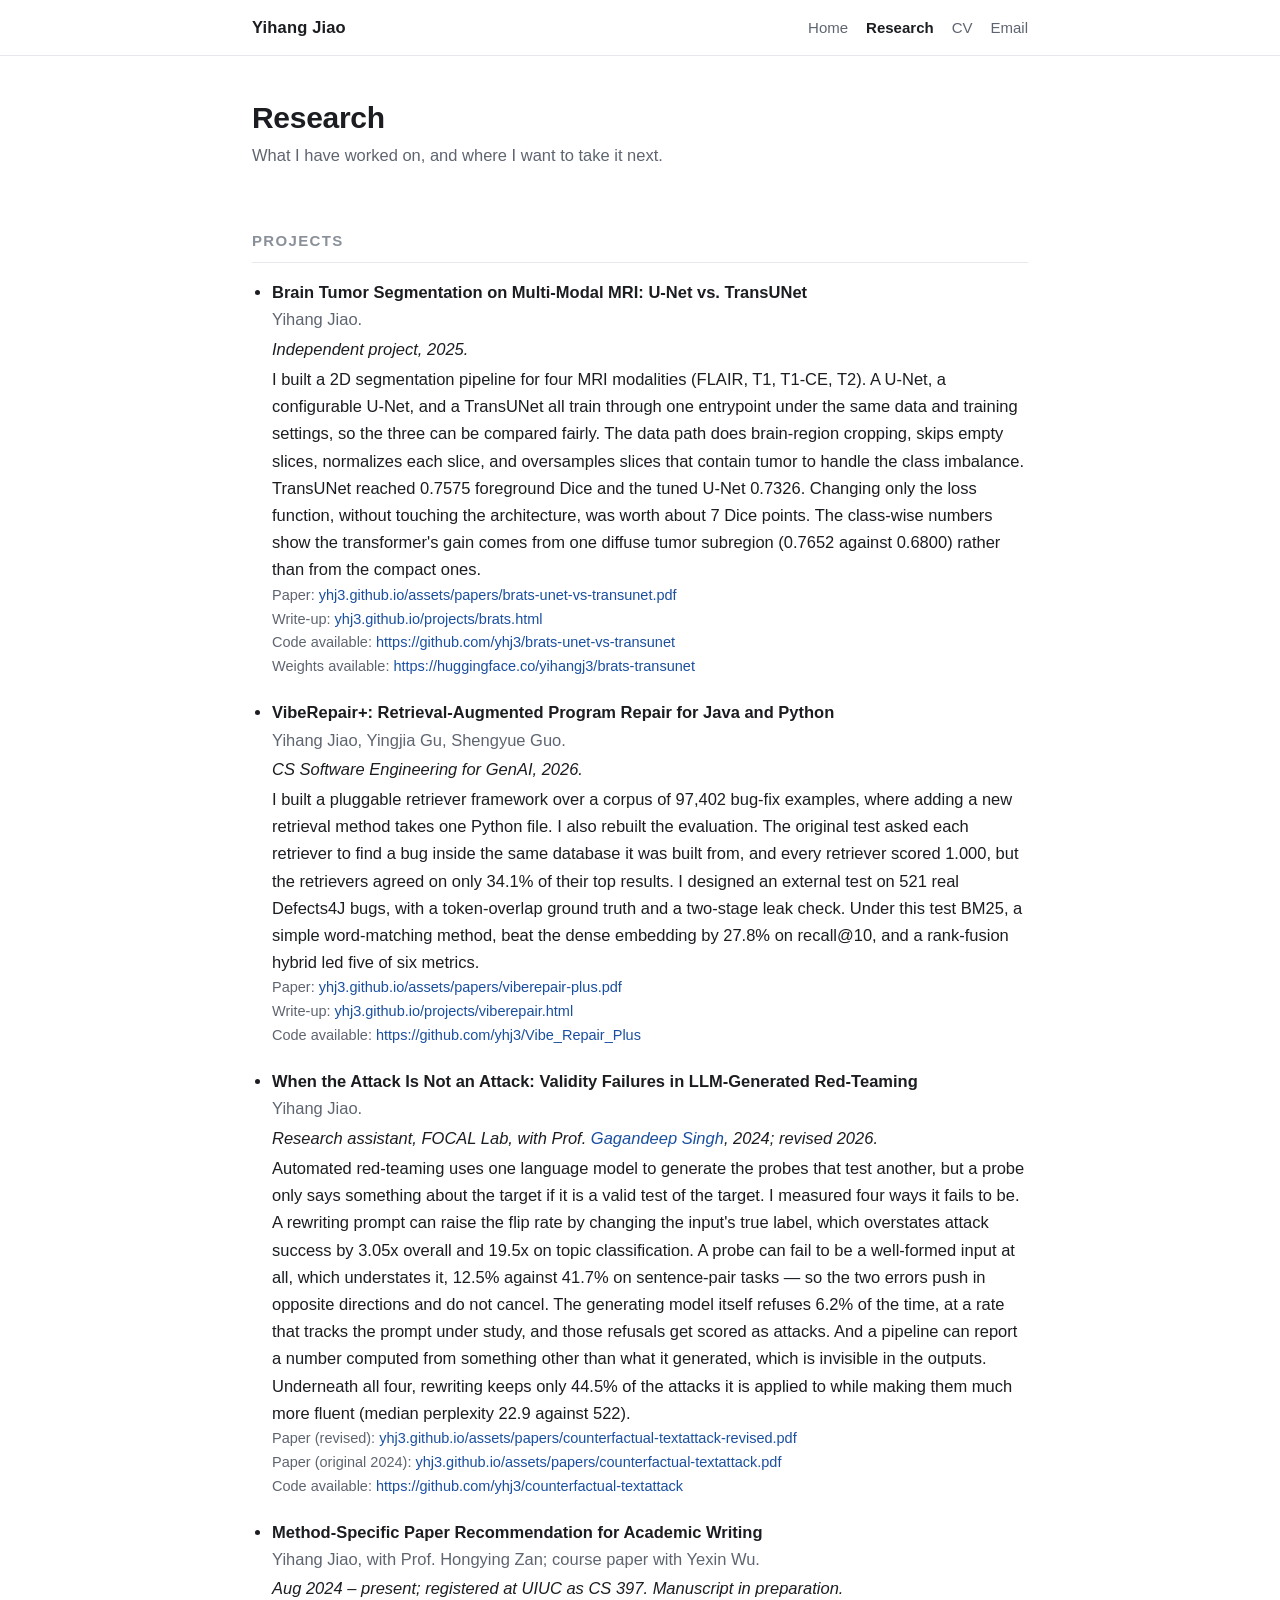
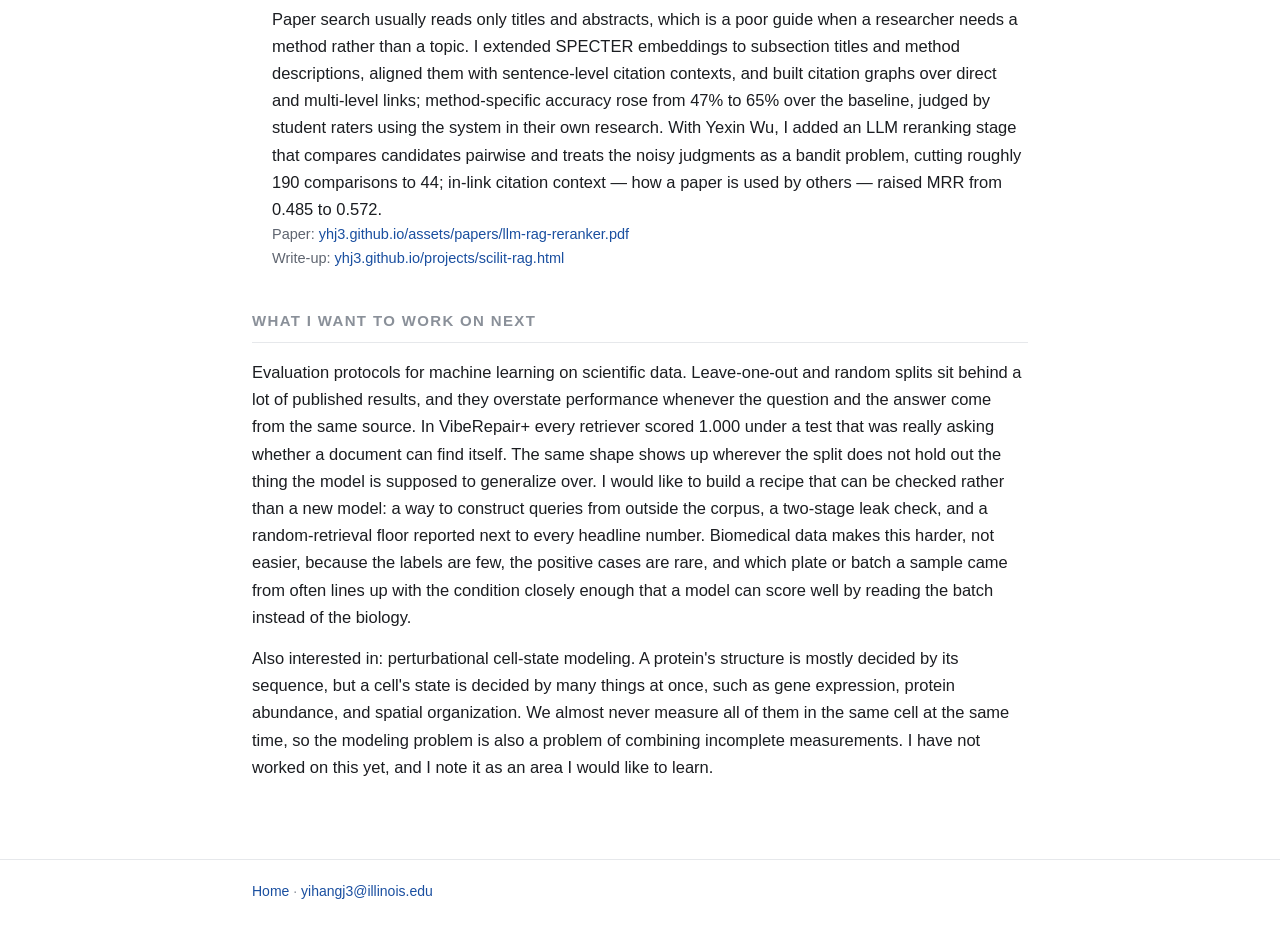
==== commit 09c71405: "List the paper-recommendation project under UIUC (CS 397) instead of Zhengzhou University Co-Authore" ====
--- a/research.html
+++ b/research.html
@@ -94,7 +94,7 @@
 
     <li>
       <span class="title">Method-Specific Paper Recommendation for Academic Writing</span><br>
-      <span class="who">Yihang Jiao, with Prof. Hongying Zan (Zhengzhou University); course paper with Yexin Wu.</span>
+      <span class="who">Yihang Jiao, with Prof. Hongying Zan; course paper with Yexin Wu.</span>
       <span class="note"><em>Aug 2024 – present; registered at UIUC as CS 397. Manuscript in preparation.</em></span>
       Paper search usually reads only titles and abstracts, which is a poor guide when a researcher
       needs a method rather than a topic. I extended SPECTER embeddings to subsection titles and
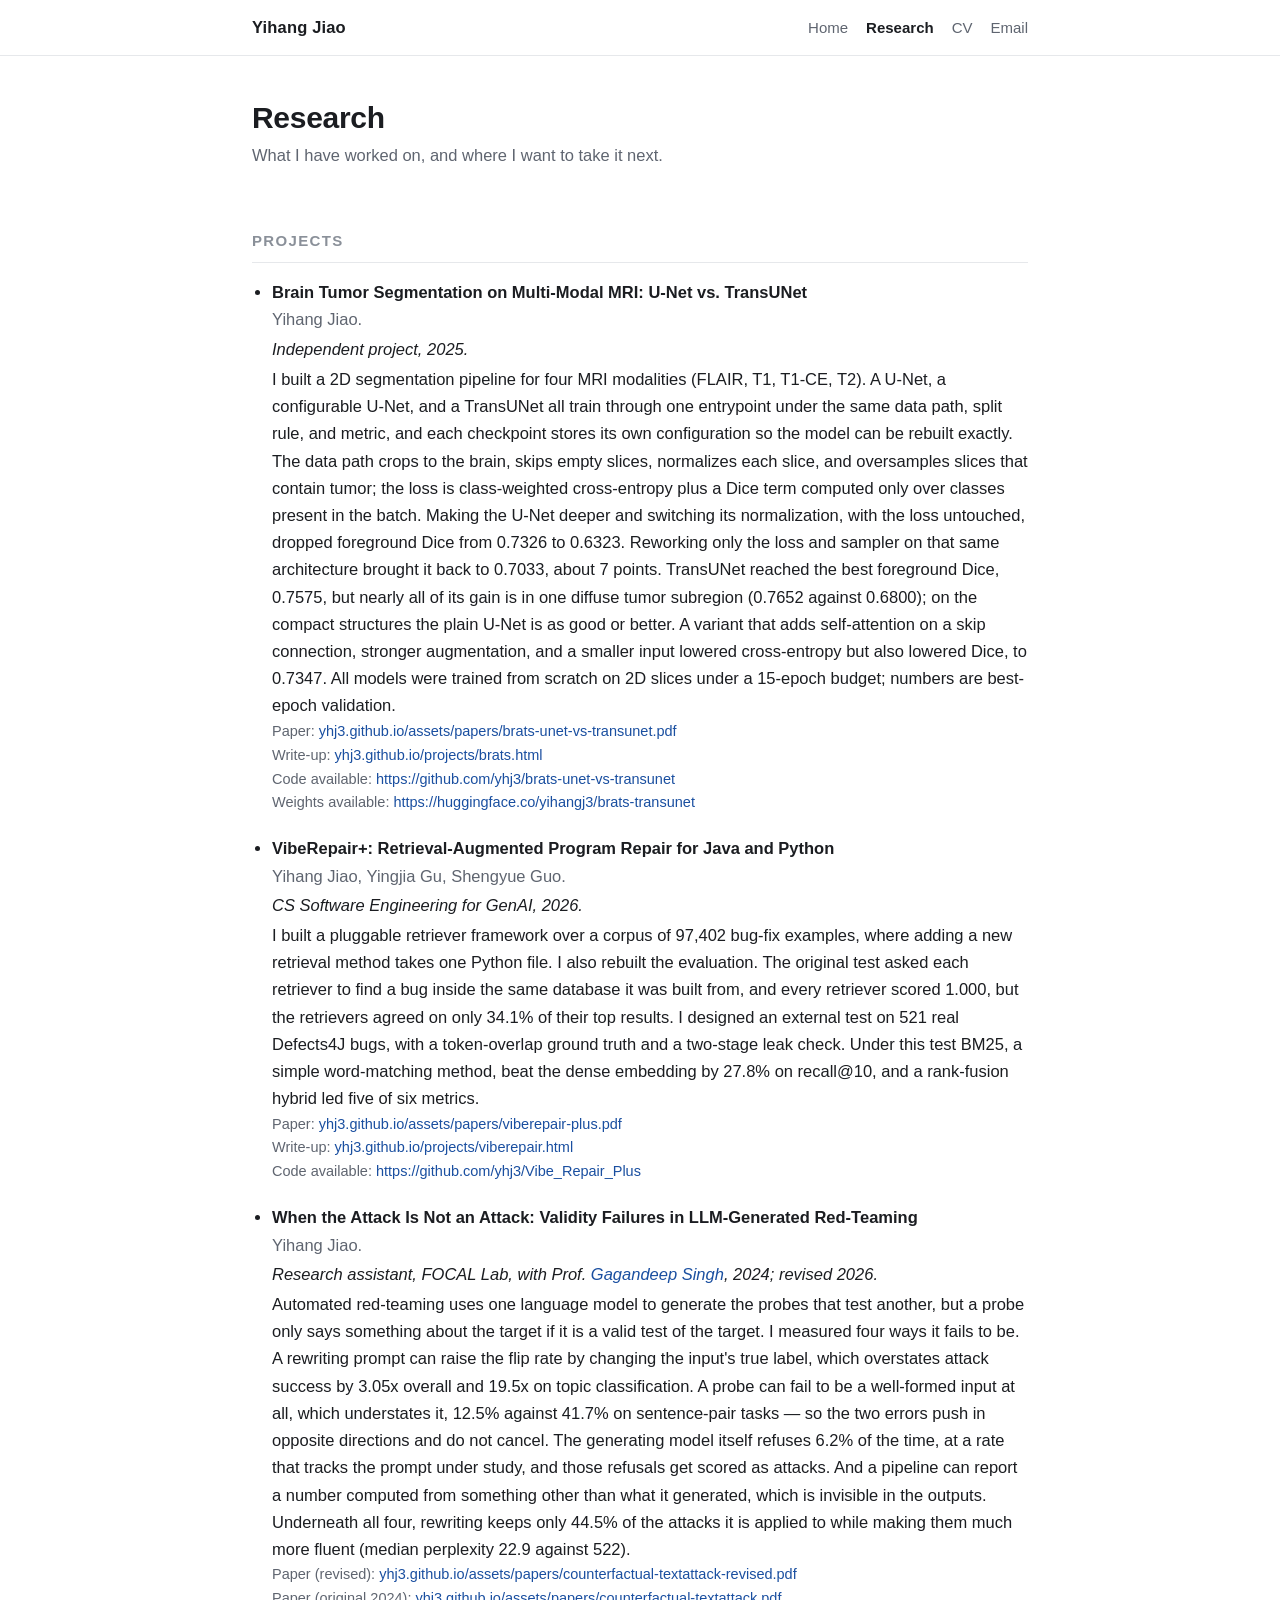
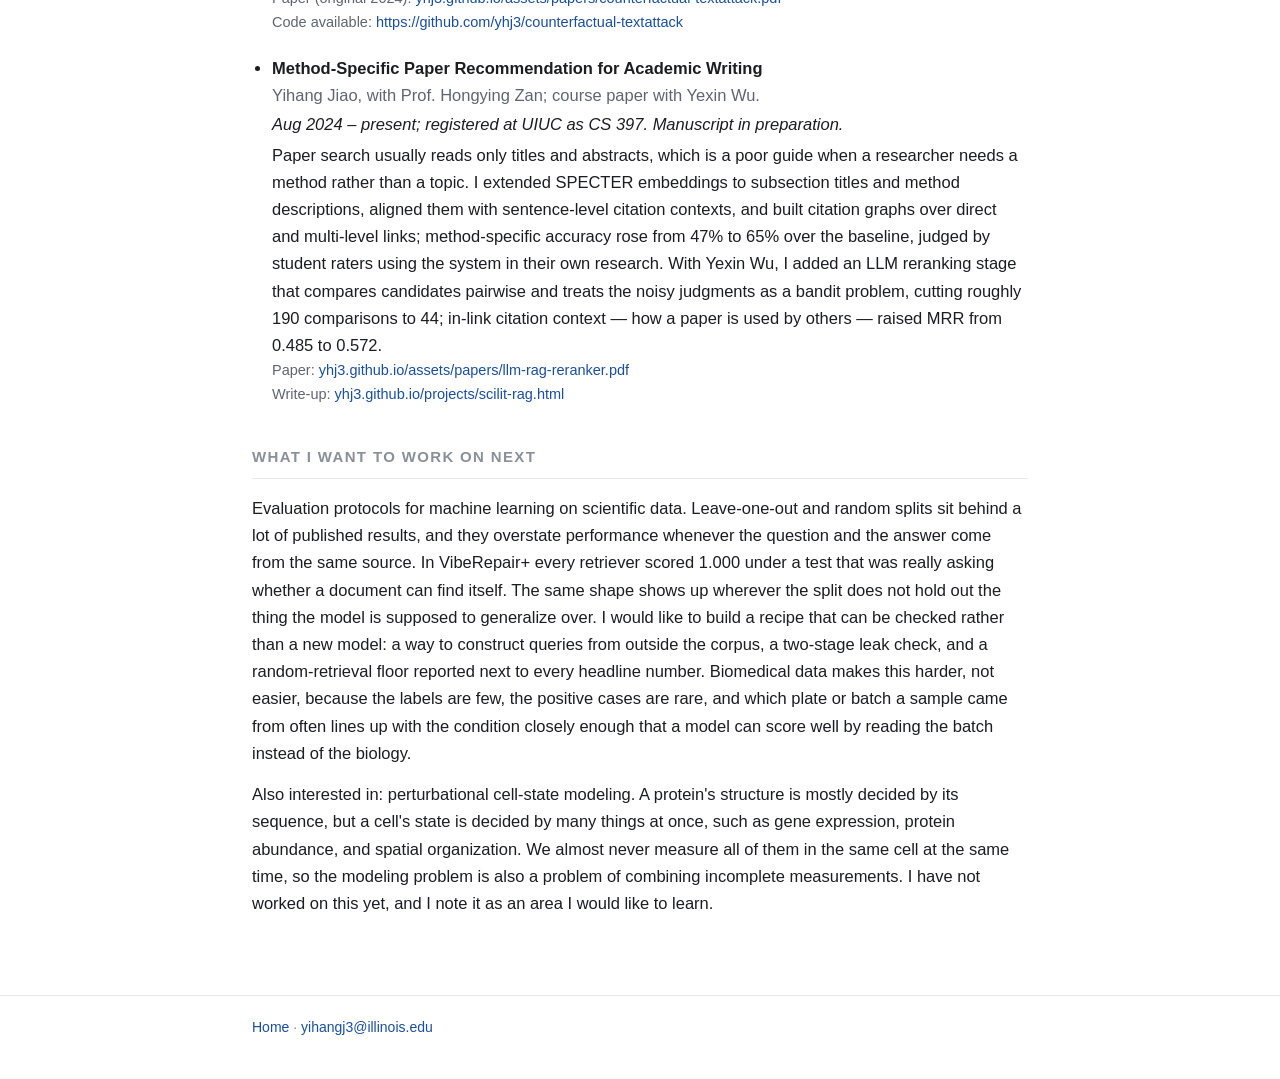
==== commit 3d0ce1ac: "Align the BraTS project description with the original report Add the fifth results row and the repor" ====
--- a/research.html
+++ b/research.html
@@ -36,13 +36,18 @@
       <span class="who">Yihang Jiao.</span>
       <span class="note"><em>Independent project, 2025.</em></span>
       I built a 2D segmentation pipeline for four MRI modalities (FLAIR, T1, T1-CE, T2). A U-Net, a
-      configurable U-Net, and a TransUNet all train through one entrypoint under the same data and
-      training settings, so the three can be compared fairly. The data path does brain-region
-      cropping, skips empty slices, normalizes each slice, and oversamples slices that contain tumor
-      to handle the class imbalance. TransUNet reached 0.7575 foreground Dice and the tuned U-Net
-      0.7326. Changing only the loss function, without touching the architecture, was worth about 7
-      Dice points. The class-wise numbers show the transformer's gain comes from one diffuse tumor
-      subregion (0.7652 against 0.6800) rather than from the compact ones.
+      configurable U-Net, and a TransUNet all train through one entrypoint under the same data path,
+      split rule, and metric, and each checkpoint stores its own configuration so the model can be
+      rebuilt exactly. The data path crops to the brain, skips empty slices, normalizes each slice, and
+      oversamples slices that contain tumor; the loss is class-weighted cross-entropy plus a Dice term
+      computed only over classes present in the batch. Making the U-Net deeper and switching its
+      normalization, with the loss untouched, dropped foreground Dice from 0.7326 to 0.6323. Reworking
+      only the loss and sampler on that same architecture brought it back to 0.7033, about 7 points.
+      TransUNet reached the best foreground Dice, 0.7575, but nearly all of its gain is in one diffuse
+      tumor subregion (0.7652 against 0.6800); on the compact structures the plain U-Net is as good or
+      better. A variant that adds self-attention on a skip connection, stronger augmentation, and a
+      smaller input lowered cross-entropy but also lowered Dice, to 0.7347. All models were trained from
+      scratch on 2D slices under a 15-epoch budget; numbers are best-epoch validation.
       <div class="brackets">
         Paper: <a href="assets/papers/brats-unet-vs-transunet.pdf">yhj3.github.io/assets/papers/brats-unet-vs-transunet.pdf</a><br>
         Write-up: <a href="projects/brats.html">yhj3.github.io/projects/brats.html</a><br>
